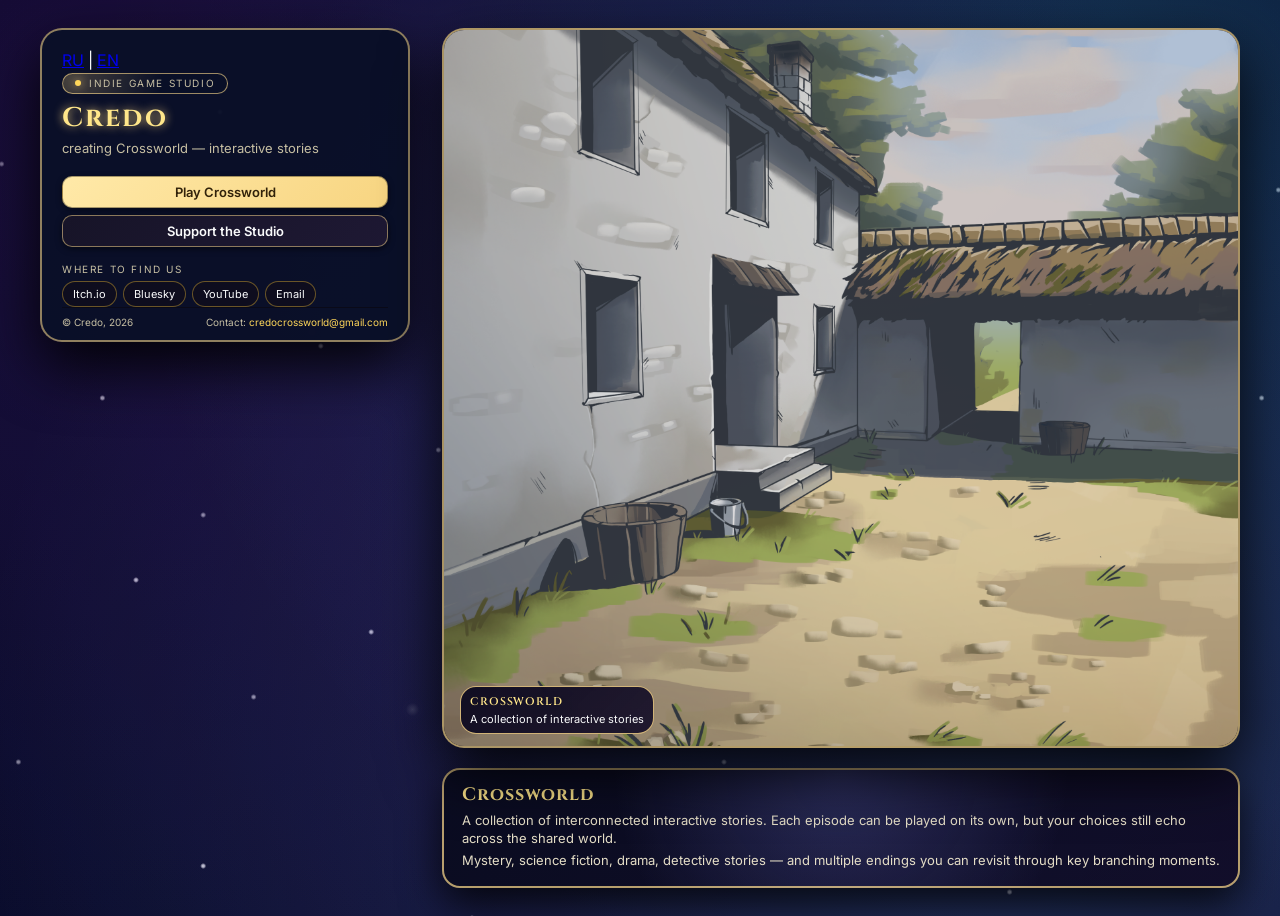
==== en/index.html @ ab85cc9d "+" ====
<!DOCTYPE html>
<html lang="en">
<head>
  <meta charset="UTF-8" />
  <title>Credo — Crossworld</title>
  <meta name="viewport" content="width=device-width, initial-scale=1" />
  <meta
    name="description"
    content="Credo is an indie game studio creating Crossworld — a collection of interactive stories where your choices shape the outcome."
  />

  <link rel="preconnect" href="https://fonts.googleapis.com">
  <link rel="preconnect" href="https://fonts.gstatic.com" crossorigin>
  <link
    href="https://fonts.googleapis.com/css2?family=Cinzel:wght@600;700&family=Inter:wght@300;400;600;700&display=swap"
    rel="stylesheet"
  >

  <link rel="stylesheet" href="../css/base.css">
  <link rel="stylesheet" href="../css/background-stars.css">
  <link rel="stylesheet" href="../css/card.css">
  <link rel="stylesheet" href="../css/poster.css">
  <link rel="stylesheet" href="../css/layout.css">
</head>
<body>
  <main class="page">
    <div class="layout">

      <!-- Left column -->
      <section class="card card-links" aria-label="Credo — links and contacts">
        <div class="lang-switch" aria-label="Language switch">
          <a class="lang-link" href="../" onclick="localStorage.setItem('site-lang','ru')">RU</a>
          <span class="lang-divider">|</span>
          <a class="lang-link is-active" href="./" onclick="localStorage.setItem('site-lang','en')">EN</a>
        </div>

        <header class="card-header">
          <div class="logo-pill">
            <span class="logo-dot"></span>
            <span>Indie game studio</span>
          </div>

          <h1 class="title">Credo</h1>
          <p class="subtitle">creating Crossworld — interactive stories</p>
        </header>

        <div class="cta-column">
          <a class="btn btn-primary" href="https://your-itch-link.example" target="_blank" rel="noopener noreferrer">
            Play Crossworld
          </a>

          <a class="btn btn-outline" href="https://your-kofi-or-patreon-link.example" target="_blank" rel="noopener noreferrer">
            Support the Studio
          </a>
        </div>

        <div class="links-section">
          <p class="links-title">Where to find us</p>

          <div class="links-grid">
            <a class="pill-link" href="https://your-itch-link.example" target="_blank" rel="noopener noreferrer">Itch.io</a>
            <a class="pill-link" href="https://bsky.app/profile/yourprofile" target="_blank" rel="noopener noreferrer">Bluesky</a>
            <a class="pill-link" href="https://www.youtube.com/@yourchannel" target="_blank" rel="noopener noreferrer">YouTube</a>
            <a class="pill-link" href="mailto:credocrossworld@gmail.com">Email</a>
          </div>
        </div>

        <footer class="card-footer">
          <span>© Credo, 2026</span>
          <span>Contact: <a href="mailto:credocrossworld@gmail.com">credocrossworld@gmail.com</a></span>
        </footer>
      </section>

      <!-- Right column -->
      <section class="poster-block" aria-label="Crossworld — poster and description">
        <article class="poster-card">
          <img
            src="../images/crossworld-poster.jpg"
            alt="Crossworld game poster"
            class="poster-image"
          />

          <div class="poster-tag">
            <span class="tag-pill">Crossworld</span>
            <span class="tag-sub">A collection of interactive stories</span>
          </div>
        </article>

        <div class="poster-description">
          <h2>Crossworld</h2>
          <p>
            A collection of interconnected interactive stories. Each episode can
            be played on its own, but your choices still echo across the shared world.
          </p>
          <p class="poster-extra">
            Mystery, science fiction, drama, detective stories — and multiple endings
            you can revisit through key branching moments.
          </p>
        </div>
      </section>

    </div>
  </main>
</body>
</html>
---- css/base.css ----
:root {
  --bg-1: #02051a;
  --bg-2: #050b26;

  --card-bg: rgba(10, 16, 40, 0.96);
  --card-border: rgba(255, 221, 140, 0.55);

  --accent-main: #ffd75a;
  --accent-alt: #fbbf24;
  --accent-hot: #f97316;

  --text-main: #f9fafb;
  --text-muted: #e5dec7;
  --text-soft: #c7bfa3;

  --radius-card: 22px;
  --radius-pill: 999px;

  --shadow-soft: 0 24px 60px rgba(0, 0, 0, 0.9);

  --transition-fast: 150ms ease-out;
}

*,
*::before,
*::after {
  box-sizing: border-box;
}

body {
  margin: 0;
  min-height: 100vh;
  font-family: "Inter", system-ui, -apple-system, BlinkMacSystemFont, "Segoe UI", sans-serif;
  color: var(--text-main);
  background: linear-gradient(180deg, var(--bg-1), var(--bg-2));
  position: relative;
  overflow-x: hidden;
  overflow-y: auto;
}
---- css/background-stars.css ----
/* background-stars.css
   1) Статичная россыпь мелких звёзд + мягкие туманности (body::before)
      — с плавным движением и лёгким мерцанием
   2) Несколько мерцающих звёзд-крестиков (body::after, .page::before, .page::after)
      — медленное мерцание, не синхронное
   3) Базовый контейнер .page
*/

/* === СЛОЙ 1: МЕЛКИЕ ЗВЁЗДЫ + ТУМАННОСТИ === */

body::before {
  content: "";
  position: fixed;
  inset: -200px;
  pointer-events: none;
  z-index: 0;
  mix-blend-mode: screen;
  background-repeat: no-repeat;

  background-image:
    /* туманности: мягкие, слегка заметные */
    radial-gradient(circle at 22% 26%, rgba(88, 28, 135, 0.32), transparent 60%),
    radial-gradient(circle at 78% 20%, rgba(56, 189, 248, 0.22), transparent 60%),
    radial-gradient(circle at 68% 72%, rgba(129, 140, 248, 0.28), transparent 65%),

    /* звёздное поле: вручную раскиданные точки */
    radial-gradient(circle at 3% 6%,   rgba(248,250,252,0.9) 1px, transparent 3px),
    radial-gradient(circle at 8% 15%,  rgba(248,250,252,0.6) 1px, transparent 3px),
    radial-gradient(circle at 15% 4%,  rgba(248,250,252,0.8) 1px, transparent 3px),
    radial-gradient(circle at 21% 11%, rgba(248,250,252,0.7) 1px, transparent 3px),
    radial-gradient(circle at 28% 7%,  rgba(248,250,252,0.9) 1.1px, transparent 3px),
    radial-gradient(circle at 35% 3%,  rgba(248,250,252,0.7) 1px, transparent 3px),
    radial-gradient(circle at 42% 9%,  rgba(248,250,252,0.85) 1px, transparent 3px),
    radial-gradient(circle at 49% 5%,  rgba(248,250,252,0.7) 1px, transparent 3px),
    radial-gradient(circle at 56% 10%, rgba(248,250,252,0.9) 1.1px, transparent 3px),
    radial-gradient(circle at 63% 4%,  rgba(248,250,252,0.8) 1px, transparent 3px),
    radial-gradient(circle at 70% 9%,  rgba(248,250,252,0.9) 1px, transparent 3px),
    radial-gradient(circle at 77% 3%,  rgba(248,250,252,0.7) 1px, transparent 3px),
    radial-gradient(circle at 84% 11%, rgba(248,250,252,0.85) 1.1px, transparent 3px),
    radial-gradient(circle at 91% 6%,  rgba(248,250,252,0.8) 1px, transparent 3px),
    radial-gradient(circle at 97% 12%, rgba(248,250,252,0.9) 1px, transparent 3px),

    radial-gradient(circle at 5% 22%,  rgba(248,250,252,0.8) 1px, transparent 3px),
    radial-gradient(circle at 12% 28%, rgba(248,250,252,0.6) 1px, transparent 3px),
    radial-gradient(circle at 18% 34%, rgba(248,250,252,0.9) 1.1px, transparent 3px),
    radial-gradient(circle at 25% 24%, rgba(248,250,252,0.7) 1px, transparent 3px),
    radial-gradient(circle at 32% 31%, rgba(248,250,252,0.85) 1px, transparent 3px),
    radial-gradient(circle at 39% 22%, rgba(248,250,252,0.7) 1px, transparent 3px),
    radial-gradient(circle at 46% 29%, rgba(248,250,252,0.9) 1px, transparent 3px),
    radial-gradient(circle at 53% 20%, rgba(248,250,252,0.75) 1px, transparent 3px),
    radial-gradient(circle at 60% 28%, rgba(248,250,252,0.9) 1.1px, transparent 3px),
    radial-gradient(circle at 67% 23%, rgba(248,250,252,0.7) 1px, transparent 3px),
    radial-gradient(circle at 74% 32%, rgba(248,250,252,0.8) 1px, transparent 3px),
    radial-gradient(circle at 81% 24%, rgba(248,250,252,0.9) 1px, transparent 3px),
    radial-gradient(circle at 88% 30%, rgba(248,250,252,0.7) 1px, transparent 3px),
    radial-gradient(circle at 95% 22%, rgba(248,250,252,0.85) 1px, transparent 3px),

    radial-gradient(circle at 4% 44%,  rgba(248,250,252,0.75) 1px, transparent 3px),
    radial-gradient(circle at 10% 51%, rgba(248,250,252,0.65) 1px, transparent 3px),
    radial-gradient(circle at 18% 46%, rgba(248,250,252,0.9) 1.1px, transparent 3px),
    radial-gradient(circle at 24% 55%, rgba(248,250,252,0.7) 1px, transparent 3px),
    radial-gradient(circle at 31% 42%, rgba(248,250,252,0.9) 1px, transparent 3px),
    radial-gradient(circle at 38% 50%, rgba(248,250,252,0.75) 1px, transparent 3px),
    radial-gradient(circle at 45% 46%, rgba(248,250,252,0.85) 1px, transparent 3px),
    radial-gradient(circle at 52% 54%, rgba(248,250,252,0.7) 1px, transparent 3px),
    radial-gradient(circle at 59% 48%, rgba(248,250,252,0.9) 1.1px, transparent 3px),
    radial-gradient(circle at 66% 55%, rgba(248,250,252,0.7) 1px, transparent 3px),
    radial-gradient(circle at 73% 44%, rgba(248,250,252,0.85) 1px, transparent 3px),
    radial-gradient(circle at 80% 52%, rgba(248,250,252,0.7) 1px, transparent 3px),
    radial-gradient(circle at 87% 46%, rgba(248,250,252,0.9) 1px, transparent 3px),
    radial-gradient(circle at 94% 53%, rgba(248,250,252,0.75) 1px, transparent 3px),

    radial-gradient(circle at 6% 66%,  rgba(248,250,252,0.8) 1px, transparent 3px),
    radial-gradient(circle at 13% 74%, rgba(248,250,252,0.6) 1px, transparent 3px),
    radial-gradient(circle at 20% 60%, rgba(248,250,252,0.9) 1.1px, transparent 3px),
    radial-gradient(circle at 27% 69%, rgba(248,250,252,0.7) 1px, transparent 3px),
    radial-gradient(circle at 34% 64%, rgba(248,250,252,0.9) 1px, transparent 3px),
    radial-gradient(circle at 41% 72%, rgba(248,250,252,0.75) 1px, transparent 3px),
    radial-gradient(circle at 48% 66%, rgba(248,250,252,0.85) 1px, transparent 3px),
    radial-gradient(circle at 55% 74%, rgba(248,250,252,0.7) 1px, transparent 3px),
    radial-gradient(circle at 62% 60%, rgba(248,250,252,0.9) 1.1px, transparent 3px),
    radial-gradient(circle at 69% 68%, rgba(248,250,252,0.7) 1px, transparent 3px),
    radial-gradient(circle at 76% 63%, rgba(248,250,252,0.85) 1px, transparent 3px),
    radial-gradient(circle at 83% 71%, rgba(248,250,252,0.7) 1px, transparent 3px),
    radial-gradient(circle at 90% 66%, rgba(248,250,252,0.9) 1px, transparent 3px),

    radial-gradient(circle at 8% 86%,  rgba(248,250,252,0.8) 1px, transparent 3px),
    radial-gradient(circle at 16% 93%, rgba(248,250,252,0.6) 1px, transparent 3px),
    radial-gradient(circle at 24% 82%, rgba(248,250,252,0.9) 1.1px, transparent 3px),
    radial-gradient(circle at 32% 90%, rgba(248,250,252,0.7) 1px, transparent 3px),
    radial-gradient(circle at 40% 86%, rgba(248,250,252,0.9) 1px, transparent 3px),
    radial-gradient(circle at 48% 94%, rgba(248,250,252,0.75) 1px, transparent 3px),
    radial-gradient(circle at 56% 88%, rgba(248,250,252,0.85) 1px, transparent 3px),
    radial-gradient(circle at 64% 96%, rgba(248,250,252,0.7) 1px, transparent 3px),
    radial-gradient(circle at 72% 84%, rgba(248,250,252,0.9) 1.1px, transparent 3px),
    radial-gradient(circle at 80% 92%, rgba(248,250,252,0.7) 1px, transparent 3px),
    radial-gradient(circle at 88% 88%, rgba(248,250,252,0.85) 1px, transparent 3px),
    radial-gradient(circle at 95% 94%, rgba(248,250,252,0.8) 1px, transparent 3px);

  opacity: 0.9;

  animation:
    starsDrift 54s linear infinite,
    starsTwinkle 6s ease-in-out infinite alternate;
}

/* === СЛОЙ 2: МЕРЦАЮЩИЕ ЗВЁЗДЫ-КРЕСТИКИ (ГРУППА A) === */

body::after {
  content: "";
  position: fixed;
  inset: 0;
  pointer-events: none;
  z-index: 0;
  mix-blend-mode: screen;
  background-repeat: no-repeat;
  filter: drop-shadow(0 0 8px rgba(167,139,250,0.9));

  background-image:
    radial-gradient(circle, rgba(255,255,255,1) 0, rgba(255,255,255,0) 55%),
    linear-gradient(0deg,  transparent 48%, rgba(255,255,255,0.95) 50%, transparent 52%),
    linear-gradient(90deg, transparent 48%, rgba(255,255,255,0.95) 50%, transparent 52%),

    radial-gradient(circle, rgba(255,255,255,1) 0, rgba(255,255,255,0) 55%),
    linear-gradient(0deg,  transparent 48%, rgba(255,255,255,0.95) 50%, transparent 52%),
    linear-gradient(90deg, transparent 48%, rgba(255,255,255,0.95) 50%, transparent 52%),

    radial-gradient(circle, rgba(255,255,255,1) 0, rgba(255,255,255,0) 55%),
    linear-gradient(0deg,  transparent 48%, rgba(255,255,255,0.95) 50%, transparent 52%),
    linear-gradient(90deg, transparent 48%, rgba(255,255,255,0.95) 50%, transparent 52%);

  background-size:
    20px 20px, 2px 26px, 26px 2px,
    18px 18px, 2px 24px, 24px 2px,
    16px 16px, 2px 22px, 22px 2px;

  background-position:
    18% 24%, 18% 24%, 18% 24%,
    42% 18%, 42% 18%, 42% 18%,
    70% 30%, 70% 30%, 70% 30%;

  opacity: 0.18;
  animation: starFlash 7s ease-in-out infinite;
}

/* === БАЗОВЫЙ КОНТЕЙНЕР .page === */

.page {
  position: relative;
  z-index: 1;
  min-height: 100vh;
  display: flex;
  align-items: center;
  justify-content: center;
  padding: 28px 32px;
}

/* === СЛОЙ 3: КРЕСТИКИ ВОКРУГ КОНТЕНТА (ГРУППА B) === */

.page::before {
  content: "";
  position: absolute;
  inset: 0;
  pointer-events: none;
  mix-blend-mode: screen;
  z-index: 1;
  background-repeat: no-repeat;
  filter: drop-shadow(0 0 7px rgba(196,181,253,0.9));

  background-image:
    radial-gradient(circle, rgba(255,255,255,1) 0, rgba(255,255,255,0) 55%),
    linear-gradient(0deg,  transparent 48%, rgba(255,255,255,0.95) 50%, transparent 52%),
    linear-gradient(90deg, transparent 48%, rgba(255,255,255,0.95) 50%, transparent 52%),

    radial-gradient(circle, rgba(255,255,255,1) 0, rgba(255,255,255,0) 55%),
    linear-gradient(0deg,  transparent 48%, rgba(255,255,255,0.95) 50%, transparent 52%),
    linear-gradient(90deg, transparent 48%, rgba(255,255,255,0.95) 50%, transparent 52%);

  background-size:
    18px 18px, 2px 24px, 24px 2px,
    16px 16px, 2px 22px, 22px 2px;

  background-position:
    24% 36%, 24% 36%, 24% 36%,
    82% 26%, 82% 26%, 82% 26%;

  opacity: 0.16;
  animation: starFlash 9s ease-in-out infinite;
  animation-delay: 2.3s;
}

/* === СЛОЙ 4: КРЕСТИКИ СНИЗУ (ГРУППА C) === */

.page::after {
  content: "";
  position: absolute;
  inset: 0;
  pointer-events: none;
  mix-blend-mode: screen;
  z-index: 1;
  background-repeat: no-repeat;
  filter: drop-shadow(0 0 7px rgba(167,139,250,0.9));

  background-image:
    radial-gradient(circle, rgba(255,255,255,1) 0, rgba(255,255,255,0) 55%),
    linear-gradient(0deg,  transparent 48%, rgba(255,255,255,0.95) 50%, transparent 52%),
    linear-gradient(90deg, transparent 48%, rgba(255,255,255,0.95) 50%, transparent 52%),

    radial-gradient(circle, rgba(255,255,255,1) 0, rgba(255,255,255,0) 55%),
    linear-gradient(0deg,  transparent 48%, rgba(255,255,255,0.95) 50%, transparent 52%),
    linear-gradient(90deg, transparent 48%, rgba(255,255,255,0.95) 50%, transparent 52%);

  background-size:
    17px 17px, 2px 22px, 22px 2px,
    15px 15px, 2px 20px, 20px 2px;

  background-position:
    32% 78%, 32% 78%, 32% 78%,
    86% 68%, 86% 68%, 86% 68%;

  opacity: 0.14;
  animation: starFlash 10.5s ease-in-out infinite;
  animation-delay: 4s;
}

/* На мобильных можно убрать дополнительные крестики, чтобы не шумели */

@media (max-width: 960px) {
  .page::before,
  .page::after {
    display: none;
  }
}

/* === АНИМАЦИИ === */

@keyframes starsDrift {
  0%   { transform: translate3d(0, 0, 0); }
  100% { transform: translate3d(-120px, -90px, 0); }
}

@keyframes starsTwinkle {
  0%, 100% { opacity: 0.6; }
  50%      { opacity: 0.9; }
}

@keyframes starFlash {
  0%, 15%   { opacity: 0.05; }
  35%       { opacity: 1; }
  55%       { opacity: 0.35; }
  75%       { opacity: 0.7; }
  100%      { opacity: 0.1; }
}
---- css/card.css ----
.card {
  background: var(--card-bg);
  border-radius: var(--radius-card);
  border: 2px solid var(--card-border);
  box-shadow: var(--shadow-soft);
  padding: 20px 20px 12px;
  backdrop-filter: blur(16px);
}

.card-links {
  width: 370px;
  flex-shrink: 0;
  display: flex;
  flex-direction: column;
}

.card-header {
  text-align: left;
  margin-bottom: 10px;
}

.logo-pill {
  display: inline-flex;
  align-items: center;
  gap: 8px;
  padding: 3px 12px 4px;
  border-radius: var(--radius-pill);
  border: 1px solid rgba(255, 221, 140, 0.6);
  background:
    radial-gradient(circle at 0 0, rgba(255, 215, 128, 0.25), transparent 60%),
    rgba(10, 16, 40, 0.98);
  font-size: 10px;
  text-transform: uppercase;
  letter-spacing: 0.16em;
  color: var(--text-soft);
  margin-bottom: 6px;
}

.logo-dot {
  width: 6px;
  height: 6px;
  border-radius: 50%;
  background: var(--accent-main);
  box-shadow: 0 0 10px rgba(255, 215, 128, 0.9);
}

.title {
  font-family: "Cinzel", "Times New Roman", serif;
  font-size: 27px;
  font-weight: 700;
  margin: 0 0 4px;
  letter-spacing: 0.08em;
  color: #ffe68a;
  text-shadow: 0 0 10px rgba(255, 215, 128, 0.9);
}

.subtitle {
  margin: 0;
  font-size: 13px;
  color: var(--text-soft);
}

.cta-column {
  display: flex;
  flex-direction: column;
  gap: 7px;
  margin: 10px 0 12px;
}

/* Кнопки */

.btn {
  display: inline-flex;
  justify-content: center;
  align-items: center;
  padding: 7px 14px;
  border-radius: 10px;
  border: 1px solid rgba(0, 0, 0, 0.35);
  font-size: 13px;
  font-weight: 600;
  text-decoration: none;
  cursor: pointer;
  transition:
    transform var(--transition-fast),
    box-shadow var(--transition-fast),
    filter var(--transition-fast),
    background-position 220ms ease-out;
  background-size: 160% 160%;
}

.btn-primary {
  background-image: linear-gradient(135deg, #ffe9a8, #f3c96a);
  color: #31220a;
  box-shadow: 0 2px 6px rgba(0, 0, 0, 0.45);
}

.btn-secondary {
  background-image: linear-gradient(135deg, #f6d889, #e7b858);
  color: #31220a;
  box-shadow: 0 2px 6px rgba(0, 0, 0, 0.4);
}

.btn-outline {
  background-image: linear-gradient(135deg, #171428, #221b3a);
  color: var(--text-main);
  border-color: rgba(255, 221, 140, 0.5);
  box-shadow: 0 2px 6px rgba(0, 0, 0, 0.5);
}

.btn:hover {
  transform: translateY(-1px);
  filter: brightness(1.03);
  box-shadow: 0 3px 8px rgba(0, 0, 0, 0.55);
}

.btn:active {
  transform: translateY(0);
  filter: brightness(0.96);
  box-shadow: 0 1px 5px rgba(0, 0, 0, 0.6);
}

/* Соцсети */

.links-section {
  margin-top: 4px;
}

.links-title {
  font-size: 10px;
  text-transform: uppercase;
  letter-spacing: 0.16em;
  color: var(--text-soft);
  margin: 0 0 6px;
}

.links-grid {
  display: flex;
  flex-wrap: wrap;
  gap: 6px;
}

.pill-link {
  padding: 5px 10px;
  border-radius: var(--radius-pill);
  font-size: 11px;
  text-decoration: none;
  color: var(--text-main);
  border: 1px solid rgba(117, 94, 40, 0.9);
  background: rgba(15, 14, 30, 0.95);
  transition:
    background-color var(--transition-fast),
    border-color var(--transition-fast),
    transform var(--transition-fast),
    box-shadow var(--transition-fast);
}

.pill-link:hover {
  background-color: rgba(26, 21, 52, 1);
  border-color: rgba(255, 221, 140, 0.9);
  transform: translateY(-1px);
  box-shadow: 0 6px 14px rgba(0, 0, 0, 0.9);
}

/* Футер */

.card-footer {
  margin-top: auto;
  padding-top: 8px;
  border-top: 1px solid rgba(10, 10, 24, 1);
  display: flex;
  justify-content: space-between;
  gap: 6px;
  font-size: 10px;
  color: var(--text-soft);
}

.card-footer a {
  color: var(--accent-main);
  text-decoration: none;
}

.card-footer a:hover {
  text-decoration: underline;
}
---- css/poster.css ----
.poster-block {
  flex: 1;
  display: flex;
  flex-direction: column;
  gap: 10px;
}

.poster-card {
  position: relative;
  border-radius: var(--radius-card);
  overflow: hidden;
  border: 2px solid rgba(255, 221, 140, 0.65);
  box-shadow: var(--shadow-soft);
  background:
    radial-gradient(circle at top, rgba(255, 215, 128, 0.18), transparent 55%),
    radial-gradient(circle at bottom, rgba(248, 181, 84, 0.25), transparent 60%),
    #02051a;
  height: 80vh;
  max-height: 800px;
}

.poster-image {
  width: 100%;
  height: 100%;
  display: block;
  object-fit: cover;
  opacity: 0.96;
}

.poster-tag {
  position: absolute;
  left: 16px;
  bottom: 12px;
  display: flex;
  flex-direction: column;
  gap: 3px;
  padding: 7px 9px;
  border-radius: 16px;
  background: linear-gradient(
    135deg,
    rgba(13, 10, 32, 0.96),
    rgba(20, 14, 40, 0.9)
  );
  backdrop-filter: blur(9px);
  border: 1px solid rgba(255, 221, 140, 0.8);
}

.tag-pill {
  font-family: "Cinzel", "Times New Roman", serif;
  font-size: 11px;
  font-weight: 600;
  letter-spacing: 0.08em;
  text-transform: uppercase;
  color: #ffe68a;
}

.tag-sub {
  font-size: 11px;
  color: var(--text-main);
}

/* Нижний фрейм под описанием */

.poster-description {
  margin-top: 10px;
  padding: 12px 18px;
  border-radius: 18px;
  border: 2px solid rgba(255, 221, 140, 0.7);
  background:
    radial-gradient(circle at top, rgba(129, 140, 248, 0.25) 0, transparent 55%),
    linear-gradient(135deg, rgba(10, 12, 32, 0.98), rgba(18, 14, 42, 0.98));
  box-shadow: 0 16px 40px rgba(0, 0, 0, 0.8);
}

.poster-description h2 {
  margin: 0 0 4px;
  font-family: "Cinzel", "Times New Roman", serif;
  font-size: 18px;
  letter-spacing: 0.05em;
  color: #ffe68a;
}

.poster-description p {
  margin: 0 0 4px;
  font-size: 13px;
  color: var(--text-muted);
  line-height: 1.4;
}

.poster-extra {
  font-size: 12px;
  color: var(--text-soft);
}
---- css/layout.css ----
.layout {
  width: 100%;
  max-width: 1200px;
  display: flex;
  gap: 32px;
  align-items: flex-start;
  position: relative;
  z-index: 2; /* над бликами и фоном */
}

@media (max-width: 960px) {
  .layout {
    flex-direction: column;
    max-width: 640px;
  }

  .card-links {
    width: 100%;
  }

  .poster-card {
    height: 70vh;
    max-height: none;
  }
}

@media (max-width: 480px) {
  .page {
    padding: 20px 12px 24px;
  }

  .card {
    padding: 16px 12px 10px;
    border-radius: 18px;
  }

  .poster-card,
  .poster-description {
    border-radius: 14px;
  }

  .title {
    font-size: 23px;
  }

  .subtitle {
    font-size: 11px;
  }

  .btn {
    font-size: 12px;
    padding: 6px 12px;
  }
}
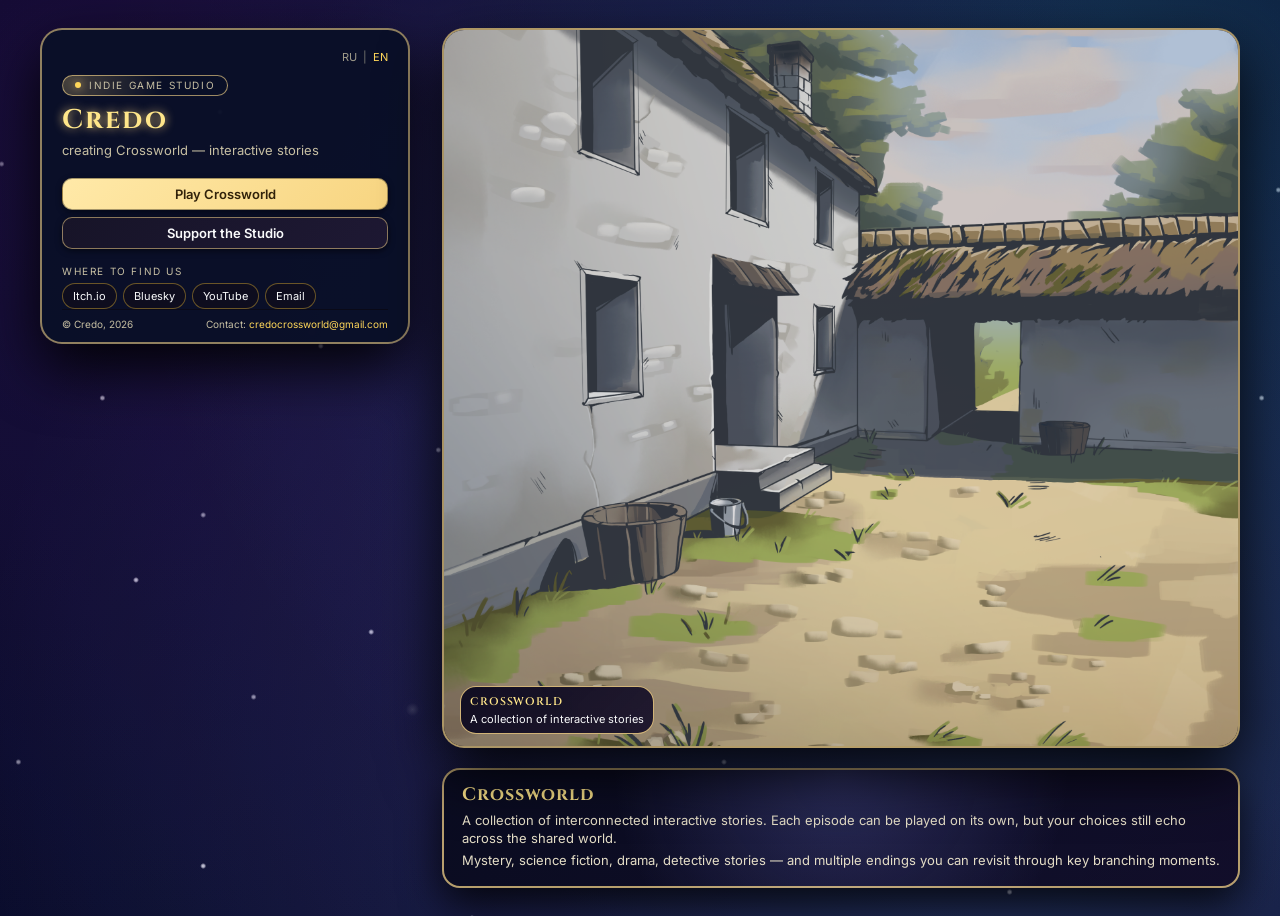
==== commit b13f3eed: "fix favicon" ====
--- a/en/index.html
+++ b/en/index.html
@@ -21,6 +21,8 @@
   <link rel="stylesheet" href="../css/card.css">
   <link rel="stylesheet" href="../css/poster.css">
   <link rel="stylesheet" href="../css/layout.css">
+
+  <link rel="icon" type="image/png" href="../images/favicon.png">
 </head>
 <body>
   <main class="page">
--- a/css/card.css
+++ b/css/card.css
@@ -12,6 +12,37 @@
   flex-shrink: 0;
   display: flex;
   flex-direction: column;
+}
+
+.lang-switch {
+  display: flex;
+  justify-content: flex-end;
+  align-items: center;
+  gap: 6px;
+  margin-bottom: 8px;
+  font-size: 11px;
+}
+
+.lang-link {
+  color: var(--text-soft);
+  text-decoration: none;
+  transition: color var(--transition-fast), opacity var(--transition-fast);
+  opacity: 0.8;
+}
+
+.lang-link:hover {
+  color: var(--text-main);
+  opacity: 1;
+}
+
+.lang-link.is-active {
+  color: var(--accent-main);
+  opacity: 1;
+}
+
+.lang-divider {
+  color: var(--text-soft);
+  opacity: 0.6;
 }
 
 .card-header {
@@ -67,8 +98,6 @@
   margin: 10px 0 12px;
 }
 
-/* Кнопки */
-
 .btn {
   display: inline-flex;
   justify-content: center;
@@ -119,8 +148,6 @@
   box-shadow: 0 1px 5px rgba(0, 0, 0, 0.6);
 }
 
-/* Соцсети */
-
 .links-section {
   margin-top: 4px;
 }
@@ -161,8 +188,6 @@
   box-shadow: 0 6px 14px rgba(0, 0, 0, 0.9);
 }
 
-/* Футер */
-
 .card-footer {
   margin-top: auto;
   padding-top: 8px;
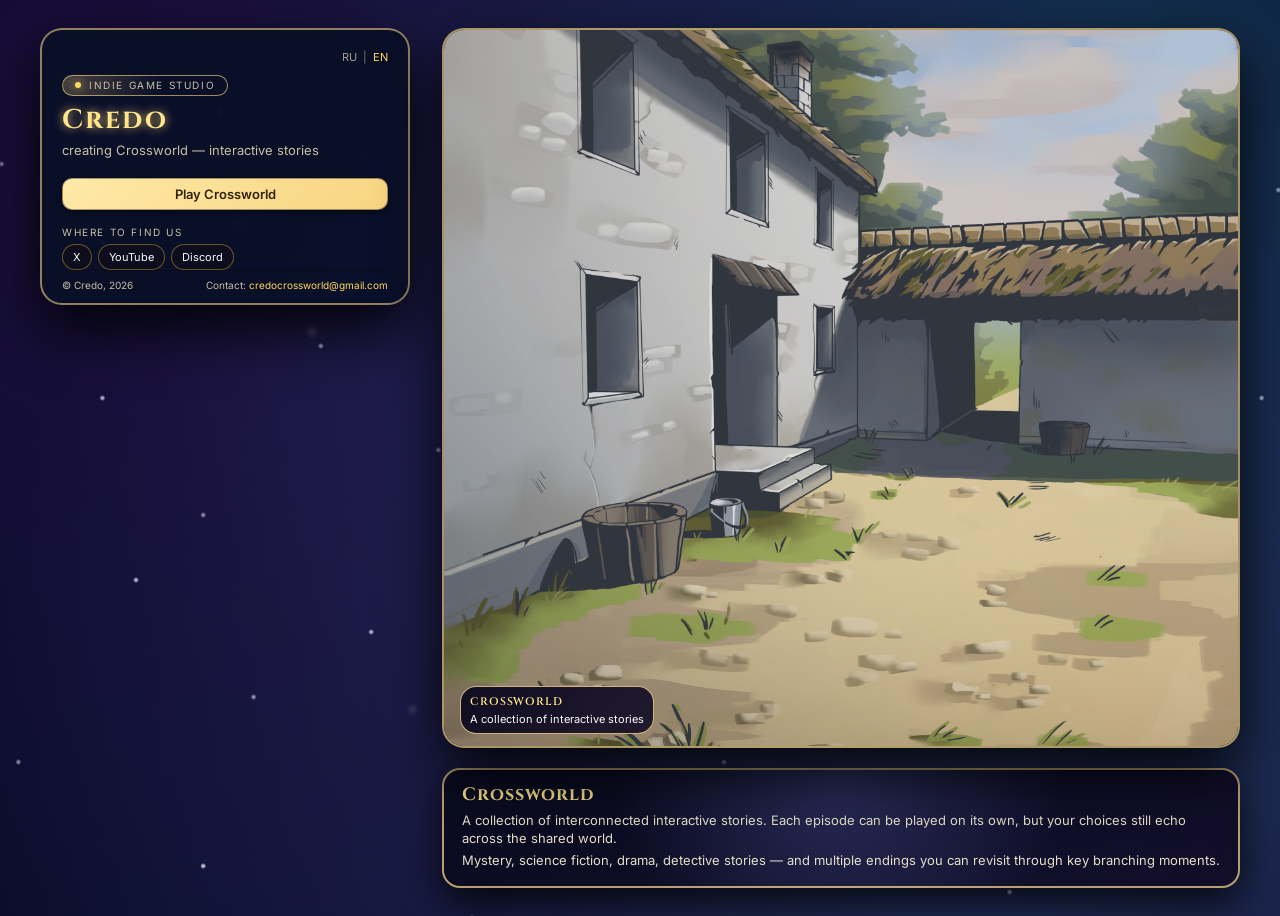
==== commit 810d0f5e: "Исправил соц сети" ====
--- a/en/index.html
+++ b/en/index.html
@@ -47,12 +47,8 @@
         </header>
 
         <div class="cta-column">
-          <a class="btn btn-primary" href="https://your-itch-link.example" target="_blank" rel="noopener noreferrer">
+          <a class="btn btn-primary" href="https://play.google.com/store/apps/details?id=com.Credo.CrossWorld&hl=en-US" target="_blank" rel="noopener noreferrer">
             Play Crossworld
-          </a>
-
-          <a class="btn btn-outline" href="https://your-kofi-or-patreon-link.example" target="_blank" rel="noopener noreferrer">
-            Support the Studio
           </a>
         </div>
 
@@ -60,10 +56,9 @@
           <p class="links-title">Where to find us</p>
 
           <div class="links-grid">
-            <a class="pill-link" href="https://your-itch-link.example" target="_blank" rel="noopener noreferrer">Itch.io</a>
-            <a class="pill-link" href="https://bsky.app/profile/yourprofile" target="_blank" rel="noopener noreferrer">Bluesky</a>
-            <a class="pill-link" href="https://www.youtube.com/@yourchannel" target="_blank" rel="noopener noreferrer">YouTube</a>
-            <a class="pill-link" href="mailto:credocrossworld@gmail.com">Email</a>
+            <a class="pill-link" href="https://x.com/GamesAreACredo" target="_blank" rel="noopener noreferrer">X</a>
+            <a class="pill-link" href="https://www.youtube.com/@GamesAreACredo" target="_blank" rel="noopener noreferrer">YouTube</a>
+            <a class="pill-link" href="https://discord.gg/SwpSPW9fme" target="_blank" rel="noopener noreferrer">Discord</a>
           </div>
         </div>
 
